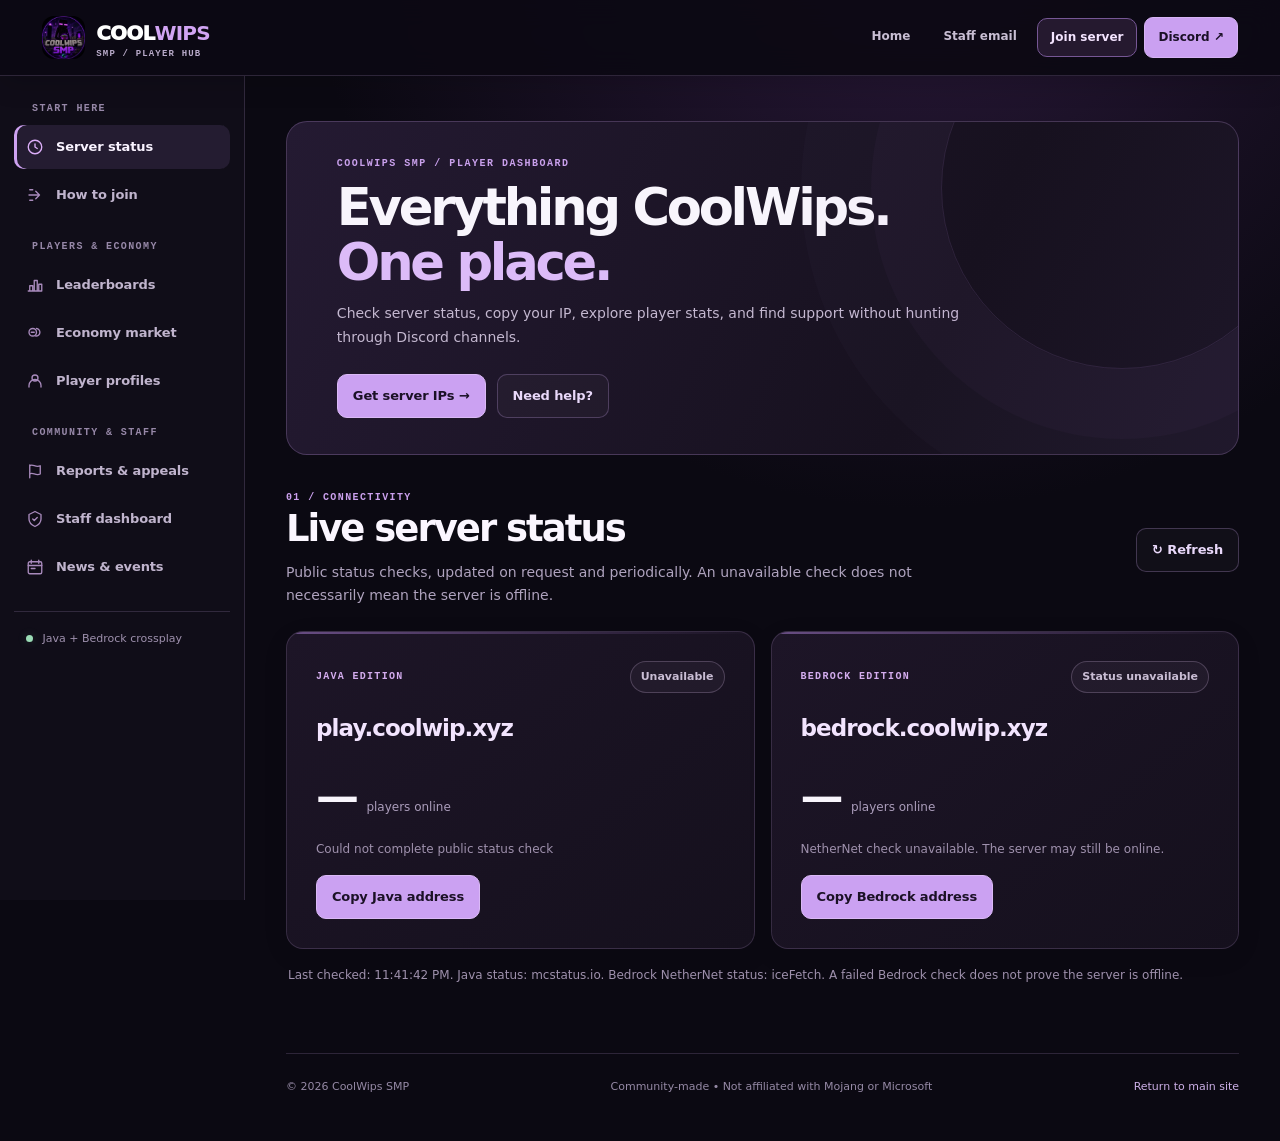
==== hub.html @ 9f626597 "Organize Player Hub navigation and add accessible mobile section picker" ====
<!doctype html>
<html lang="en">
<head>
<meta charset="utf-8">
<meta name="viewport" content="width=device-width,initial-scale=1,viewport-fit=cover">
<meta name="theme-color" content="#0b0714">
<meta name="description" content="CoolWips SMP player hub: live Minecraft server status, Java and Bedrock joining, leaderboards, economy, profiles, reports, staff tools, and server announcements.">
<link rel="icon" type="image/webp" href="assets/coolwips-logo-v2.webp">
<link rel="canonical" href="https://coolwip.xyz/hub.html">
<link rel="stylesheet" href="assets/hub.css?v=1">
<link rel="stylesheet" href="assets/hub-polish.css?v=1">
<title>Player Hub | CoolWips SMP</title>
</head>
<body>
<a class="skip" href="#main">Skip to content</a>
<header class="topbar">
  <a class="brand" href="./" aria-label="CoolWips SMP home"><img src="assets/coolwips-logo-v2.webp" alt="" width="45" height="45"><span>COOL<strong>WIPS</strong><small>SMP / PLAYER HUB</small></span></a>
  <nav class="top-links" aria-label="Quick links">
    <a href="./">Home</a>
    <a class="top-email" href="https://webmail.amelu.org/" target="_blank" rel="noopener noreferrer">Staff email</a>
    <a class="top-join" href="#join">Join server</a>
    <a class="discord" href="https://discord.gg/KDA3Z7n954" target="_blank" rel="noopener noreferrer">Discord ↗</a>
  </nav>
</header>
<div class="mobile-switcher">
  <label for="hub-section-select">Go to</label>
  <select id="hub-section-select" aria-label="Choose Player Hub section">
    <option value="status">Server status</option>
    <option value="join">How to join</option>
    <option value="leaderboards">Leaderboards</option>
    <option value="market">Economy market</option>
    <option value="players">Player profiles</option>
    <option value="reports">Reports &amp; appeals</option>
    <option value="staff">Staff dashboard</option>
    <option value="updates">News &amp; events</option>
  </select>
</div>
<div class="layout">
<nav class="side" aria-label="Player Hub sections">
  <p class="side-label">START HERE</p>
  <a data-tab="status" href="#status"><svg class="side-icon" viewBox="0 0 24 24" fill="none" stroke="currentColor" stroke-width="1.8" stroke-linecap="round" stroke-linejoin="round" aria-hidden="true"><circle cx="12" cy="12" r="9"/><path d="M12 8v4l3 2"/></svg><span>Server status</span></a>
  <a data-tab="join" href="#join"><svg class="side-icon" viewBox="0 0 24 24" fill="none" stroke="currentColor" stroke-width="1.8" stroke-linecap="round" stroke-linejoin="round" aria-hidden="true"><path d="M4 12h14m-5-5 5 5-5 5"/><path d="M5 5h4M5 19h4"/></svg><span>How to join</span></a>
  <p class="side-label">PLAYERS &amp; ECONOMY</p>
  <a data-tab="leaderboards" href="#leaderboards"><svg class="side-icon" viewBox="0 0 24 24" fill="none" stroke="currentColor" stroke-width="1.8" stroke-linecap="round" stroke-linejoin="round" aria-hidden="true"><path d="M3 20h18M5 20v-7h4v7m2 0V6h4v14m2 0v-9h4v9"/></svg><span>Leaderboards</span></a>
  <a data-tab="market" href="#market"><svg class="side-icon" viewBox="0 0 24 24" fill="none" stroke="currentColor" stroke-width="1.8" stroke-linecap="round" stroke-linejoin="round" aria-hidden="true"><circle cx="9" cy="11" r="5"/><path d="M14 6a5 5 0 1 1-1 10M7 11h4"/></svg><span>Economy market</span></a>
  <a data-tab="players" href="#players"><svg class="side-icon" viewBox="0 0 24 24" fill="none" stroke="currentColor" stroke-width="1.8" stroke-linecap="round" stroke-linejoin="round" aria-hidden="true"><circle cx="12" cy="8" r="4"/><path d="M4 20v-2a8 8 0 0 1 16 0v2"/></svg><span>Player profiles</span></a>
  <p class="side-label">COMMUNITY &amp; STAFF</p>
  <a data-tab="reports" href="#reports"><svg class="side-icon" viewBox="0 0 24 24" fill="none" stroke="currentColor" stroke-width="1.8" stroke-linecap="round" stroke-linejoin="round" aria-hidden="true"><path d="M5 21V4m0 1c4-3 8 3 14 0v11c-6 3-10-3-14 0"/></svg><span>Reports &amp; appeals</span></a>
  <a data-tab="staff" href="#staff"><svg class="side-icon" viewBox="0 0 24 24" fill="none" stroke="currentColor" stroke-width="1.8" stroke-linecap="round" stroke-linejoin="round" aria-hidden="true"><path d="M12 2 20 6v6c0 5-3.5 8-8 10-4.5-2-8-5-8-10V6l8-4Z"/><path d="m9 12 2 2 4-4"/></svg><span>Staff dashboard</span></a>
  <a data-tab="updates" href="#updates"><svg class="side-icon" viewBox="0 0 24 24" fill="none" stroke="currentColor" stroke-width="1.8" stroke-linecap="round" stroke-linejoin="round" aria-hidden="true"><rect x="3" y="5" width="18" height="16" rx="2"/><path d="M7 3v4m10-4v4M3 10h18M7 14h5"/></svg><span>News &amp; events</span></a>
  <div class="side-bottom"><span class="dot"></span> Java + Bedrock crossplay</div>
</nav>
<main id="main" class="main">
<section class="hero">
 <div class="eyebrow">COOLWIPS SMP / PLAYER DASHBOARD</div>
 <h1>Everything CoolWips.<br><em>One place.</em></h1>
 <p>Check server status, copy your IP, explore player stats, and find support without hunting through Discord channels.</p>
 <div class="hero-actions"><a class="action primary" href="#join">Get server IPs →</a><a class="action secondary" href="#reports">Need help?</a></div>
</section>
<div class="notice-global" id="global-notice" role="status" aria-live="polite" hidden></div>
<section id="status" class="view" aria-labelledby="status-title">
 <div class="section-head"><div><div class="kicker">01 / CONNECTIVITY</div><h2 id="status-title">Live server status</h2><p>Public status checks, updated on request and periodically. An unavailable check does not necessarily mean the server is offline.</p></div><button class="outline" id="refresh-status" type="button">↻ Refresh</button></div>
 <div class="grid two">
  <article class="panel status-card"><div class="panel-top"><div class="edition">JAVA EDITION</div><span class="status-pill" id="java-state">Checking…</span></div><h3 id="java-address">play.coolwip.xyz</h3><div class="stat-line"><strong id="java-count">—</strong><span>players online</span></div><div class="minor" id="java-version">Checking version…</div><button class="copy" data-copy-address="java" type="button">Copy Java address</button></article>
  <article class="panel status-card"><div class="panel-top"><div class="edition">BEDROCK EDITION</div><span class="status-pill" id="bedrock-state">Checking…</span></div><h3 id="bedrock-address">—</h3><div class="stat-line"><strong id="bedrock-count">—</strong><span>players online</span></div><div class="minor" id="bedrock-version">Checking version…</div><button class="copy" data-copy-address="bedrock" type="button">Copy Bedrock address</button></article>
 </div><p class="data-note" id="status-note">Java checks use mcstatus.io. Bedrock uses the NetherNet-aware <a href="https://icefetch.tools.kt04.com/" target="_blank" rel="noopener noreferrer">iceFetch</a> status service. If a check is unavailable, try joining in Minecraft.</p>
</section>
<section id="join" class="view" aria-labelledby="join-title" hidden>
 <div class="section-head"><div><div class="kicker">02 / PLAY</div><h2 id="join-title">Join CoolWips SMP</h2><p>Choose your edition. Java and Bedrock connect to the same Minecraft world through Geyser and Floodgate.</p></div></div>
 <div class="grid two">
  <article class="panel"><div class="edition">JAVA EDITION</div><h3>PC / Java</h3><div class="ip" id="join-java">play.coolwip.xyz</div><button class="copy" data-copy-address="java" type="button">Copy server address</button><p class="minor">Multiplayer → Add Server → paste the address.</p></article>
  <article class="panel"><div class="edition">BEDROCK EDITION</div><h3>Mobile / Windows / Console</h3><div class="ip" id="join-bedrock">—</div><p class="minor" id="join-bedrock-port">Port: 19132</p><button class="copy" data-copy-address="bedrock" type="button">Copy server address</button><p class="minor">Play → Servers → Add Server. Some consoles need a third-party connector.</p></article>
 </div>
 <article class="panel info"><h3>Connecting from a console?</h3><p>Use the <a href="./#console">console joining guide</a>. If your Minecraft account must be linked to Discord before joining, follow the <a href="./#link-account">account linking steps</a>.</p></article>
</section>
<section id="leaderboards" class="view" aria-labelledby="leaderboards-title" hidden>
 <div class="section-head"><div><div class="kicker">03 / COMPETITION</div><h2 id="leaderboards-title">Player leaderboards</h2><p>Rankings for money, kills, and playtime. Only data published by the server is displayed.</p></div></div>
 <div class="toolbar"><label class="sr-only" for="leaderboard-search">Search players</label><input id="leaderboard-search" type="search" placeholder="Search a username…"><label class="sr-only" for="leaderboard-sort">Sort by</label><select id="leaderboard-sort"><option value="balance">Highest balance</option><option value="kills">Most kills</option><option value="playtimeHours">Most playtime</option></select></div>
 <div class="panel table-panel"><div class="table-scroll"><table><thead><tr><th>Rank</th><th>Player</th><th>Balance</th><th>Kills</th><th>Playtime</th></tr></thead><tbody id="leaderboard-rows"></tbody></table></div><p class="empty" id="leaderboard-empty">Player statistics haven't been connected yet.</p></div>
 <p class="data-note" id="leaderboard-updated">Waiting for a public statistics export from the Minecraft server.</p>
</section>
<section id="market" class="view" aria-labelledby="market-title" hidden>
 <div class="section-head"><div><div class="kicker">04 / ECONOMY</div><h2 id="market-title">Economy market</h2><p>Explore published buy and sell prices. Price history and change indicators appear when supplied by the economy export.</p></div></div>
 <div class="toolbar"><label class="sr-only" for="market-search">Search items</label><input id="market-search" type="search" placeholder="Search an item…"><label class="sr-only" for="market-category">Category</label><select id="market-category"><option value="">All categories</option></select></div>
 <div class="panel table-panel"><div class="table-scroll"><table><thead><tr><th>Item</th><th>Category</th><th>Buy</th><th>Sell</th><th>Change</th></tr></thead><tbody id="market-rows"></tbody></table></div><p class="empty" id="market-empty">Live economy prices have not been connected yet.</p></div>
 <p class="data-note" id="market-updated">Waiting for a public economy export from the Minecraft server.</p>
</section>
<section id="players" class="view" aria-labelledby="players-title" hidden>
 <div class="section-head"><div><div class="kicker">05 / PLAYERS</div><h2 id="players-title">Player profiles</h2><p>Search a Minecraft Java username to view its skin and any public statistics shared by the server. Hidden bases and private locations are never displayed.</p></div></div>
 <form class="toolbar" id="player-form"><label class="sr-only" for="player-search">Minecraft username</label><input id="player-search" maxlength="16" required pattern="[A-Za-z0-9_]{3,16}" placeholder="Minecraft username" autocomplete="off"><button class="primary small" type="submit">Look up</button></form>
 <div class="panel profile" id="player-profile" hidden><img id="player-avatar" src="assets/coolwips-logo-v2.webp" width="104" height="104" alt="Minecraft player avatar"><div><h3 id="player-name"></h3><p id="player-summary"></p><div class="profile-stats" id="player-stats"></div></div></div>
 <p class="data-note" id="player-help">Player skins come from a public third-party avatar service. Stats are shown only when supplied by CoolWips SMP.</p>
</section>
<section id="reports" class="view" aria-labelledby="reports-title" hidden>
 <div class="section-head"><div><div class="kicker">06 / SUPPORT</div><h2 id="reports-title">Reports &amp; appeals</h2><p>Submit a player report, claim or waypoint issue, or moderation appeal. Never include passwords, home addresses, or other sensitive personal information.</p></div></div>
 <div class="grid two">
  <article class="panel"><h3>Submit a report</h3><form id="report-form" class="form-stack"><label>Issue type<select id="report-category" required><option value="player">Player report</option><option value="appeal">Ban / punishment appeal</option><option value="claim">Claim issue</option><option value="waypoint">Waypoint issue</option><option value="other">Other</option></select></label><label>Your Minecraft username<input id="report-username" maxlength="32" required placeholder="Your in-game name"></label><label>What happened?<textarea id="report-details" required minlength="12" maxlength="2000" rows="6" placeholder="Describe the issue, dates, and relevant Minecraft usernames."></textarea></label><button class="primary" type="submit" id="submit-report">Submit report</button><p class="minor" id="report-mode">Report submissions use email until a private ticket database is connected.</p><output id="report-result" aria-live="polite"></output></form></article>
  <article class="panel"><h3>Track a ticket</h3><p class="minor">When the secure ticket backend is configured, you will receive a private reference code for status checks.</p><form id="ticket-form" class="form-stack"><label>Ticket reference<input id="ticket-code" maxlength="48" autocomplete="off" placeholder="Ticket code"></label><button class="outline" type="submit">Check status</button><output id="ticket-result" aria-live="polite"></output></form><div class="mini-rule"></div><p>Prefer Discord? <a href="https://discord.gg/KDA3Z7n954" target="_blank" rel="noopener noreferrer">Contact staff in the CoolWips SMP Discord ↗</a></p></article>
 </div>
</section>
<section id="staff" class="view" aria-labelledby="staff-title" hidden>
 <div class="section-head"><div><div class="kicker">07 / MODERATION</div><h2 id="staff-title">Staff dashboard</h2><p>Private report review and ticket status updates. Authentication is separate from Minecraft and Amelu passwords.</p></div></div>
 <div class="grid two">
 <article class="panel" id="staff-login-panel"><h3>Staff sign in</h3><form id="staff-auth-form" class="form-stack"><label>Staff dashboard email<input type="email" id="staff-email" required autocomplete="username"></label><label>Password<input type="password" id="staff-password" required autocomplete="current-password"></label><button class="primary" type="submit">Sign in securely</button><output id="staff-auth-message" aria-live="polite"></output></form><p class="minor">Your staff dashboard requires Supabase Auth and verified staff permissions. This form never sends credentials to GitHub Pages.</p></article>
 <article class="panel"><h3>Staff tools</h3><p>View submitted tickets, set review status, add internal notes, and manage responses once the secure backend is connected.</p><p class="minor">Staff email is hosted separately by Amelu and is not stored on this site.</p><a class="action secondary" href="https://webmail.amelu.org/" target="_blank" rel="noopener noreferrer">Open Staff Email ↗</a></article>
 </div>
 <article class="panel" id="staff-tickets-panel" hidden><div class="panel-top"><h3>Assigned report queue</h3><button class="outline" id="staff-signout" type="button">Sign out</button></div><p id="staff-queue-status" aria-live="polite"></p><div class="ticket-grid" id="staff-ticket-list"></div></article>
</section>
<section id="updates" class="view" aria-labelledby="updates-title" hidden>
 <div class="section-head"><div><div class="kicker">08 / COMMUNITY</div><h2 id="updates-title">News &amp; events</h2><p>Official CoolWips SMP website announcements and scheduled community events.</p></div></div>
 <div class="grid two"><div><h3 class="column-label">Latest updates</h3><div id="updates-list" class="feed"></div></div><div><h3 class="column-label">Upcoming events</h3><div id="events-list" class="feed"></div></div></div>
</section>
<footer class="hub-footer"><span>© <span id="year"></span> CoolWips SMP</span><span>Community-made • Not affiliated with Mojang or Microsoft</span><a href="./">Return to main site</a></footer>
</main></div>
<script src="assets/hub-config.js?v=2"></script>
<script src="assets/hub.js?v=3" defer></script>
<script src="assets/hub-navigation.js?v=1" defer></script>
</body></html>
---- assets/hub.css ----
:root{color-scheme:dark;--bg:#090613;--panel:#150d25;--panel2:#201234;--border:#b47be43f;--text:#f7edff;--muted:#bdaccb;--accent:#d9a0ff;--accent2:#9454ce;--green:#8aeebd;--red:#ff929e;font-family:Inter,system-ui,-apple-system,BlinkMacSystemFont,"Segoe UI",sans-serif}
*{box-sizing:border-box}
html{scroll-behavior:smooth}
body{margin:0;background:radial-gradient(ellipse 60vw 55vh at 93% 0,#58287a52,transparent),radial-gradient(ellipse 42vw 55vh at 0 98%,#32175a50,transparent),var(--bg);color:var(--text);font-size:15px;line-height:1.55;min-height:100vh}
a{color:#e6b6ff;text-decoration:none}a:hover{text-decoration:underline}button,input,select,textarea{font:inherit}button{cursor:pointer}button:disabled{cursor:not-allowed;opacity:.55}button:focus-visible,a:focus-visible,input:focus-visible,select:focus-visible,textarea:focus-visible{outline:2px solid #e7bbff;outline-offset:3px}
.skip,.sr-only{position:absolute;width:1px;height:1px;padding:0;overflow:hidden;clip:rect(0,0,0,0);white-space:nowrap;border:0}
.skip:focus{width:auto;height:auto;clip:auto;z-index:200;top:5px;left:5px;padding:12px;background:#fff;color:#000}
.topbar{position:sticky;top:0;z-index:20;display:flex;align-items:center;justify-content:space-between;gap:24px;min-height:76px;background:#090613f0;backdrop-filter:blur(14px);border-bottom:1px solid var(--border);padding:13px clamp(16px,3.5vw,52px)}
.brand{display:flex;align-items:center;gap:11px;font-weight:950;font-size:20px;letter-spacing:-.055em;color:#fff;white-space:nowrap}.brand:hover{text-decoration:none}.brand img{object-fit:contain;filter:drop-shadow(0 0 16px #b06af573)}.brand strong{color:var(--accent)}.brand small{display:block;color:#b79bca;font:800 9px ui-monospace,Consolas,monospace;letter-spacing:.15em}
.top-links{display:flex;gap:24px;align-items:center;font-size:12px;font-weight:750}.top-links a{color:#e9d7f7}.top-links .discord{background:#a96bea24;border:1px solid #bc89ee70;border-radius:9px;padding:10px 13px}
.layout{max-width:1650px;display:grid;grid-template-columns:230px minmax(0,1fr);margin:0 auto}
.side{position:sticky;top:76px;align-self:start;height:calc(100vh - 76px);display:flex;flex-direction:column;gap:6px;padding:36px 17px 22px;border-right:1px solid var(--border);background:#10091bb2}
.side-label,.eyebrow,.kicker{font:850 10px ui-monospace,SFMono-Regular,Consolas,monospace;letter-spacing:.18em;color:#d6a2fa}
.side-label{margin:0 0 15px 11px;color:#a791b5}
.side>a{display:flex;align-items:center;gap:13px;min-height:45px;padding:11px 13px;border-radius:11px;color:#cdb9df;font-size:13px;font-weight:700;transition:background .17s,color .17s;white-space:nowrap}
.side>a:hover,.side>a.active{background:#a666e22e;color:#f3dcff;text-decoration:none}
.side>a.active{box-shadow:inset 3px 0 #d49cff}
.side>a:first-letter{color:#d69eff}
.side-bottom{margin-top:auto;color:#9b8caa;font-size:11px;padding:15px 12px;white-space:nowrap}.dot{display:inline-block;width:7px;height:7px;background:var(--green);border-radius:50%;margin-right:6px}
.main{padding:clamp(26px,4vw,70px);min-width:0}
.hero{border-radius:24px;border:1px solid #b877e758;background:radial-gradient(ellipse 55% 130% at 98% 30%,#9c3eea44,transparent),linear-gradient(120deg,#2b1243,#140e25 74%);padding:clamp(30px,5.5vw,67px);box-shadow:0 22px 70px #08030b55;margin-bottom:45px}
.hero h1{font-size:clamp(48px,6vw,79px);line-height:1.06;letter-spacing:-.077em;margin:13px 0 16px}.hero em{font-style:normal;color:#e1b5ff}.hero p{color:#c9b5d8;font-size:15px;line-height:1.8;max-width:600px}.hero-actions{display:flex;gap:12px;flex-wrap:wrap;margin-top:25px}
.action,.primary,.secondary,.outline,.copy{display:inline-flex;justify-content:center;align-items:center;border-radius:10px;min-height:42px;gap:7px;padding:10px 15px;border:1px solid transparent;font-size:13px;font-weight:800;transition:transform .15s,background .15s}.action:hover,.primary:hover,.secondary:hover,.outline:hover,.copy:hover{transform:translateY(-1px);text-decoration:none}
.primary,.action.primary,.copy{background:linear-gradient(120deg,#dfaefa,#b877ee);color:#1c0a2b}
.secondary,.action.secondary,.outline{border-color:#ab7fd369;background:#a56bcd1d;color:#efdbff}
.small{min-height:42px}
.view:not([hidden]){animation:appear .2s ease}.view[hidden],[hidden]{display:none!important}
.section-head{display:flex;justify-content:space-between;align-items:flex-end;gap:24px;margin-bottom:23px}.section-head h2{font-size:clamp(28px,4vw,42px);letter-spacing:-.06em;margin:10px 0}.section-head p{color:var(--muted);max-width:630px;margin:0;line-height:1.75}.kicker{color:#d299f7}
.grid{display:grid;gap:18px}.grid.two{grid-template-columns:repeat(2,minmax(0,1fr))}
.panel{background:linear-gradient(145deg,#231336d8,#130d20f0);border:1px solid var(--border);border-radius:16px;padding:clamp(20px,3vw,30px);min-width:0;box-shadow:inset 0 1px #ffffff08}.panel h3{font-size:20px;letter-spacing:-.03em;margin:0 0 17px}.panel p{color:var(--muted);line-height:1.7}
.panel-top{display:flex;align-items:center;justify-content:space-between;gap:12px;margin-bottom:15px}.panel-top h3{margin:0}.edition{color:#d9a6ff;font:900 10px ui-monospace,Consolas,monospace;letter-spacing:.15em}
.status-pill{border:1px solid #a68bb48f;border-radius:999px;padding:5px 10px;font-size:11px;color:#d4c8e0;white-space:nowrap}
.status-pill.online{color:#a6f9cd;border-color:#61db9784;background:#1d6e3a34}.status-pill.offline{color:#ffc1c8;border-color:#da767f83;background:#90304129}
.status-card h3{font-size:clamp(18px,2.3vw,25px);overflow-wrap:anywhere}.stat-line{display:flex;align-items:baseline;gap:13px;margin:24px 0 15px}.stat-line strong{font-size:48px;letter-spacing:-.06em}.stat-line span{color:var(--muted);font-size:13px}
.status-card .copy{margin-top:18px}.minor,.data-note{font-size:12px;color:#a892b9!important;line-height:1.7}.data-note{margin:17px 2px}.ip{background:#080810;border:1px solid #b387d355;border-radius:9px;padding:15px;margin:17px 0;overflow-wrap:anywhere;color:#f1d1ff;font:800 15px ui-monospace,Consolas,monospace}.panel.info{margin-top:18px}
.toolbar{display:flex;align-items:center;gap:12px;margin-bottom:20px;flex-wrap:wrap}.toolbar input{flex:1 1 250px}.toolbar select{min-width:180px}
input,select,textarea{background:#0d0b18;border:1px solid #aa83c96e;color:#f8e9ff;border-radius:9px;padding:12px;min-height:43px;max-width:100%}textarea{resize:vertical;width:100%}input::placeholder,textarea::placeholder{color:#8e789e}
.table-panel{padding:0;overflow:hidden}.table-scroll{overflow-x:auto;max-width:100%}table{width:100%;border-collapse:collapse;text-align:left;white-space:nowrap}th{color:#bfa8cf;font-size:11px;font-weight:750;letter-spacing:.08em;text-transform:uppercase;background:#1f1430;padding:14px 18px}td{padding:14px 18px;border-top:1px solid #9c6abf2e;font-size:13px;color:#e4d5ef}tr:hover td{background:#a774ce0f}td .player-link{color:#eac7ff;font-weight:850}
.empty{padding:28px;text-align:center;color:var(--muted)}
.profile{display:flex;gap:23px;align-items:center}.profile img{width:104px;height:104px;border-radius:15px;background:#342242;image-rendering:pixelated;object-fit:contain}.profile h3{margin:0 0 5px}.profile p{margin:0 0 12px}.profile-stats{display:flex;flex-wrap:wrap;gap:9px}.profile-stats span{border:1px solid #976ac44f;border-radius:8px;padding:7px 11px;font-size:12px;color:#e9d7f3}
.form-stack{display:flex;flex-direction:column;gap:15px}.form-stack label{display:grid;gap:6px;color:#e8daf1;font-weight:730;font-size:12px}.form-stack input,.form-stack select{width:100%}.form-stack output{display:block;font-size:13px;overflow-wrap:anywhere}.form-stack button{align-self:flex-start}
.mini-rule{height:1px;background:var(--border);margin:24px 0}.ticket-grid{display:grid;gap:12px}.ticket{border:1px solid #a57bc45c;border-radius:12px;padding:17px;background:#0e0b19}.ticket .meta{font-size:12px;color:#af96bb;margin-bottom:10px}.ticket h4{margin:0 0 7px}.ticket p{white-space:pre-wrap;overflow-wrap:anywhere}.ticket textarea{width:100%;margin:8px 0}.ticket select{min-width:160px}.ticket .ticket-actions{display:flex;gap:10px;align-items:center;flex-wrap:wrap}
.column-label{font-size:13px;text-transform:uppercase;letter-spacing:.14em;color:#dbc0ed}.feed{display:grid;gap:14px}.feed-card{border:1px solid var(--border);background:#1b122b;border-radius:13px;padding:21px}.feed-card time,.feed-card .kind{color:#ad95bd;font-size:11px}.feed-card h3{margin:9px 0 7px;font-size:19px}.feed-card p{margin:0;color:var(--muted);line-height:1.65;overflow-wrap:anywhere}.feed-card.empty-state{color:var(--muted)}
.notice-global{position:fixed;right:15px;bottom:15px;z-index:50;max-width:420px;padding:13px 17px;border:1px solid #ab77d2;border-radius:12px;background:#28143c;box-shadow:0 15px 45px #0008;font-size:13px}
.hub-footer{display:flex;justify-content:space-between;flex-wrap:wrap;gap:12px;border-top:1px solid var(--border);margin-top:70px;padding-top:26px;color:#a58db7;font-size:11px}
@keyframes appear{from{opacity:.5;transform:translateY(7px)}to{opacity:1;transform:translateY(0)}}
@media(max-width:1050px){.layout{grid-template-columns:190px minmax(0,1fr)}.main{padding:30px}.side{padding:25px 10px}.side>a{font-size:12px;padding:10px}.grid.two{grid-template-columns:1fr}}
@media(max-width:700px){.topbar{padding:12px 16px;min-height:65px}.brand{font-size:16px}.brand img{width:36px;height:36px}.brand small{font-size:8px}.top-links{gap:9px;font-size:11px}.top-links .discord{display:none}.layout{display:block}.side{position:sticky;top:65px;z-index:15;height:auto;display:flex;flex-direction:row;overflow-x:auto;padding:9px 12px;border-right:0;border-bottom:1px solid var(--border);scrollbar-width:thin;background:#0d0819f7}.side-label,.side-bottom{display:none}.side>a{min-width:max-content;min-height:38px;padding:9px 12px;font-size:12px}.main{padding:20px 14px}.hero{padding:27px 23px;margin-bottom:32px;border-radius:17px}.hero h1{font-size:49px}.hero p{font-size:13px}.section-head{align-items:flex-start;flex-direction:column}.panel{padding:20px}.stat-line strong{font-size:40px}.profile{align-items:flex-start}.profile img{width:73px;height:73px}.hub-footer{padding-bottom:30px}}
@media(prefers-reduced-motion:reduce){*,*:before,*:after{animation:none!important;transition:none!important;scroll-behavior:auto!important}}
---- assets/hub-polish.css ----
/* CoolWips SMP — Player Hub visual refresh. Functional views unchanged. */
:root{--bg:#0b0912;--panel:#17121f;--panel2:#20182a;--border:rgba(211,180,240,.17);--text:#f8f5fc;--muted:#bcb1c8;--accent:#cca1f1;--accent2:#aa7fd8;--green:#9de3bd;--red:#f6a3b3;color-scheme:dark}
html{scroll-behavior:smooth}
body{background:radial-gradient(circle at 72% -10%,#2b193b 0,transparent 40%),#0b0912;color:var(--text);line-height:1.6}
.topbar{height:76px;min-height:76px;padding:11px clamp(20px,3.3vw,50px);background:rgba(12,9,20,.94);border-bottom:1px solid var(--border);box-shadow:0 9px 26px #0002}
.brand{letter-spacing:-.04em;font-size:20px;gap:11px}
.brand img{width:43px;height:43px;filter:none;border-radius:12px}
.brand strong{color:#d1a4f3}
.brand small{font:800 9px ui-monospace,Consolas,monospace;letter-spacing:.13em;color:#b9abca}
.top-links{gap:7px}
.top-links a{padding:9px 13px;min-height:39px;border-radius:10px;color:#c8bed3;font-size:12px;transition:background .18s}
.top-links a:hover{background:#a57ad71e;color:#fff;text-decoration:none}
.top-links a.discord,.top-links a.top-join{background:#caa0f1;color:#1a1026;border:1px solid #d7b3f5;font-weight:850}
.top-links a.discord:hover,.top-links a.top-join:hover{background:#e3c3fb}
.top-links a.top-join{background:#25192f;border-color:#765795;color:#f4e4ff}
.layout{max-width:1680px;grid-template-columns:245px minmax(0,1fr);margin:0 auto}
.side{top:76px;height:calc(100dvh - 76px);background:#100d18;border-color:var(--border);padding:24px 14px;gap:4px;overflow-y:auto;scrollbar-width:thin}
.side-label{margin:20px 10px 7px;padding-left:8px;font-size:10px;letter-spacing:.14em;color:#9788a8}
.side-label:first-child{margin-top:3px}
.side>a{min-height:44px;padding:10px 12px;gap:12px;color:#c0b4cd;border-radius:10px;font-size:13px;font-weight:720;letter-spacing:-.01em;white-space:normal}
.side>a:hover,.side>a.active{background:#ab80d821;color:#f9f3ff}
.side>a.active{box-shadow:inset 3px 0 #cea2f1}
.side>a:first-letter{color:inherit}
.side .side-icon{width:18px;height:18px;flex:none;color:#a88abc}
.side>a.active .side-icon,.side>a:hover .side-icon{color:#dcaef9}
.side-bottom{white-space:normal;margin-top:18px;padding:18px 12px 4px;border-top:1px solid var(--border);color:#9f91ae;font-size:11px}
.dot{background:#9bdcb6;box-shadow:0 0 10px #7acf9a33}
.main{padding:clamp(26px,3.5vw,52px) clamp(22px,3.2vw,54px);max-width:1390px;width:100%;margin:0 auto;min-width:0}
.hero{position:relative;overflow:hidden;min-height:0;margin-bottom:37px;padding:36px clamp(28px,3.9vw,54px);background:linear-gradient(115deg,#241a32 0%,#17111f 68%,#1d1628 100%);border:1px solid rgba(205,164,238,.24);box-shadow:none;border-radius:21px}
.hero:after{content:"";position:absolute;top:-115px;right:-65px;width:360px;height:360px;border:1px solid #b187db24;border-radius:50%;box-shadow:0 0 0 70px #b187db08,0 0 0 140px #b187db06;pointer-events:none}
.hero .eyebrow{color:#caa1ed;font-size:10px;letter-spacing:.15em}
.hero h1{max-width:780px;font-size:clamp(35px,4vw,56px);letter-spacing:-.063em;line-height:1.08;margin:11px 0 12px}
.hero em{color:#dcbbf8}
.hero p{position:relative;max-width:680px;margin:0;color:#c4b8d0;font-size:14px;line-height:1.7}
.hero-actions{position:relative;display:flex;gap:11px;flex-wrap:wrap;margin-top:24px}
.action,.primary,.secondary,.outline,.copy{min-height:44px;border-radius:10px;box-shadow:none;padding:10px 15px;letter-spacing:-.01em;transition:background .18s,border-color .18s,transform .18s;font-size:13px}
.action:active,.primary:active,.secondary:active,.outline:active,.copy:active{transform:scale(.98)}
.primary,.action.primary,.copy{background:#cba1f2;color:#1b1126;border:1px solid #dab9f6}
.primary:hover,.action.primary:hover,.copy:hover{background:#e1befc}
.secondary,.action.secondary,.outline{background:#ffffff07;border:1px solid #b996d54b;color:#e9d8fa}
.secondary:hover,.action.secondary:hover,.outline:hover{background:#c294e71a;border-color:#ba91dd8a}
.view:not([hidden]){animation:enter .17s ease}
body.hub-detail-view .hero{display:none}
.section-head{align-items:center;margin:0 0 23px;gap:18px}
.section-head h2{font-size:clamp(27px,3.2vw,37px);letter-spacing:-.054em;line-height:1.15;margin:5px 0 10px;color:#fbf6ff}
.section-head p{font-size:14px;color:#afa3be;max-width:700px;line-height:1.7}
.kicker{font:820 10px ui-monospace,Consolas,monospace;letter-spacing:.14em;color:#cba0ed}
.grid{gap:16px}
.panel{padding:clamp(20px,2.5vw,29px);background:#17121f;border:1px solid var(--border);border-radius:17px;box-shadow:0 7px 28px #0001}
.panel h3{font-size:19px;letter-spacing:-.035em;color:#f5eafb}
.panel p{color:#b7aabf;line-height:1.7}
.status-card{background:linear-gradient(140deg,#1d1527,#15101d);position:relative;overflow:hidden}
.status-card:before{content:"";position:absolute;top:0;left:0;right:0;height:2px;background:linear-gradient(90deg,#b385df80,transparent)}
.status-card .panel-top{margin-bottom:20px}
.status-card h3{font-size:clamp(16px,1.8vw,24px);margin:0;line-height:1.35;letter-spacing:-.04em;color:#f2e4fe}
.edition{font:850 10px ui-monospace,Consolas,monospace;letter-spacing:.13em;color:#d4adef}
.status-pill{font-size:11px;font-weight:700;padding:6px 10px;background:#7f6a8c18;border:1px solid #a692b354;color:#c9bdd4}
.status-pill.online{color:#acf3ca;border-color:#60ca9690;background:#276d4938}
.status-pill.offline{color:#ffbbc8;border-color:#bd6b7d81;background:#722a3b35}
.stat-line{margin:18px 0 8px;gap:10px}
.stat-line strong{font-size:43px;letter-spacing:-.06em}
.stat-line span{color:#ab9dbb;font-size:12px}
.minor,.data-note{font-size:12px;color:#9f91ad!important;line-height:1.7}
.data-note{margin:16px 2px}
.data-note a{color:#d8b6f3;text-decoration:underline;text-underline-offset:3px}
.status-card .copy{margin-top:16px}
.panel.info{margin-top:16px;background:#1c1725}
.ip{background:#100d19;border-color:#8f6baa50;color:#edd0fa;border-radius:11px;font-size:15px;letter-spacing:-.035em}
.toolbar{gap:10px;margin-bottom:17px}
.toolbar input,.toolbar select{min-height:48px}
input,select,textarea{background:#0f0c18;border:1px solid #846c9c80;color:#f5effa;border-radius:10px;padding:12px 13px;box-shadow:none;transition:border-color .17s,box-shadow .17s}
input:hover,select:hover,textarea:hover{border-color:#b092d086}
input:focus,select:focus,textarea:focus{border-color:#d1a7f2;box-shadow:0 0 0 3px #ba85ec1b;outline:none}
input::placeholder,textarea::placeholder{color:#9385a2}
.table-panel{padding:0;overflow:hidden}
th{background:#211a2a;font-size:10px;letter-spacing:.1em;padding:16px 18px;color:#c4b3d3}
td{border-color:#aa87c329;padding:16px 18px;color:#e0d3ec}
tbody tr:hover td{background:#bb8ce30a}
.empty{padding:42px 24px;font-size:14px}
.form-stack{gap:14px}
.form-stack label{font-size:12px;color:#d4c7df;font-weight:770}
.form-stack button{margin-top:3px}
.form-stack output{min-height:15px}
.profile{align-items:flex-start}
.profile img{border-radius:14px;border:1px solid #a783cb42}
.profile-stats span{border-radius:9px;background:#cda4ec0b}
.ticket{background:#110d19;border-color:#9c81b84d}
.feed-card{background:#181320;border-color:#a481c12a;border-radius:16px;padding:24px}
.feed-card h3{font-size:17px;color:#f0e7f7}
.feed-card p{font-size:13px}
.column-label{font-size:11px;color:#cfb4e4;letter-spacing:.12em}
.notice-global{background:#271835;border-color:#a482c4}
.hub-footer{margin-top:68px;padding-top:24px;border-color:var(--border);color:#9589a5}
.hub-footer a{color:#cdb0e7}
.mobile-switcher{display:none}
@keyframes enter{from{opacity:.65;transform:translateY(4px)}to{opacity:1;transform:translateY(0)}}
@media(max-width:1090px){
 .layout{grid-template-columns:218px minmax(0,1fr)}
 .side{padding:18px 10px}
 .main{padding:26px 30px}
 .grid.two{grid-template-columns:repeat(2,minmax(0,1fr))}
}
@media(max-width:900px){
 .layout{display:block}
 .side{display:none}
 .mobile-switcher{position:sticky;top:76px;z-index:18;display:flex;align-items:center;gap:14px;background:#15101ef5;border-bottom:1px solid var(--border);padding:10px 24px;backdrop-filter:blur(14px)}
 .mobile-switcher label{font-size:12px;font-weight:770;color:#d4c2e1;white-space:nowrap}
 .mobile-switcher select{min-height:42px;height:42px;max-width:350px;flex:1;font-size:13px;padding:8px 13px;background:#21172e}
 .main{padding:24px 24px}
 .hero{padding:30px 33px}
 .grid.two{grid-template-columns:repeat(2,minmax(0,1fr))}
}
@media(max-width:660px){
 .topbar{height:67px;min-height:67px;padding:10px 16px}
 .brand{font-size:17px}
 .brand img{width:36px;height:36px}
 .brand small{font-size:8px}
 .top-links{gap:3px}
 .top-links a{font-size:11px;padding:7px 9px;min-height:35px}
 .top-links a.top-email{display:none}
 .top-links a.discord{display:none}
 .mobile-switcher{top:67px;padding:10px 15px;gap:9px}
 .mobile-switcher label{font-size:11px}
 .mobile-switcher select{min-width:0;width:100%;max-width:none;flex:1;font-size:12px}
 .main{padding:20px 15px}
 .hero{padding:27px 23px;margin-bottom:25px;border-radius:16px}
 .hero:after{opacity:.4}
 .hero h1{font-size:37px}
 .hero p{font-size:13px}
 .section-head{align-items:flex-start;flex-direction:column}
 .section-head h2{font-size:29px}
 .section-head p{font-size:13px}
 .grid.two{grid-template-columns:1fr;gap:13px}
 .panel{padding:20px;border-radius:15px}
 .status-card h3{font-size:20px}
 .stat-line strong{font-size:39px}
 .form-stack button{width:100%}
 .toolbar{flex-direction:column;align-items:stretch}
 .toolbar input,.toolbar select,.toolbar button{width:100%;min-width:0}
 .table-scroll{overflow:auto}
 .profile{gap:14px}
 .profile img{width:74px;height:74px}
 .hub-footer{margin-top:48px;flex-direction:column;gap:6px;padding-bottom:30px}
}
@media(max-width:390px){
 .brand{font-size:15px;gap:7px}
 .brand img{width:32px;height:32px}
 .top-links a.top-join{padding:7px 8px}
 .hero h1{font-size:32px}
 .hero-actions{display:grid;grid-template-columns:1fr}
}
@media(prefers-reduced-motion:reduce){*,*:before,*:after{animation:none!important;transition:none!important;scroll-behavior:auto!important}}
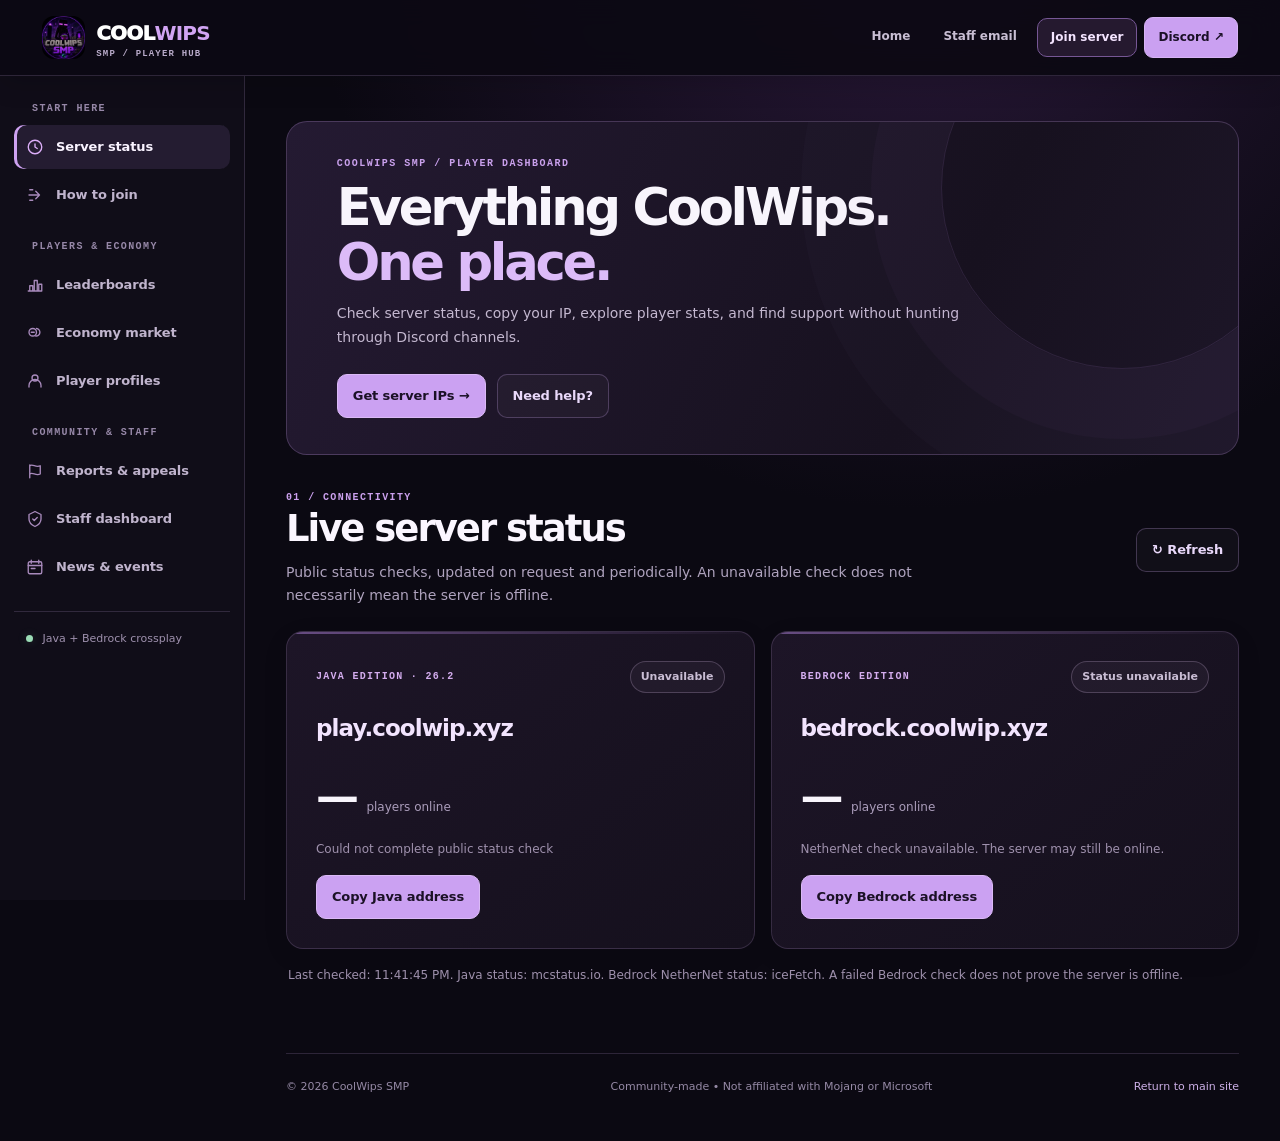
==== commit 6196a0c2: "Show Minecraft Java Edition version 26.2 in connection instructions" ====
--- a/hub.html
+++ b/hub.html
@@ -61,14 +61,14 @@
 <section id="status" class="view" aria-labelledby="status-title">
  <div class="section-head"><div><div class="kicker">01 / CONNECTIVITY</div><h2 id="status-title">Live server status</h2><p>Public status checks, updated on request and periodically. An unavailable check does not necessarily mean the server is offline.</p></div><button class="outline" id="refresh-status" type="button">↻ Refresh</button></div>
  <div class="grid two">
-  <article class="panel status-card"><div class="panel-top"><div class="edition">JAVA EDITION</div><span class="status-pill" id="java-state">Checking…</span></div><h3 id="java-address">play.coolwip.xyz</h3><div class="stat-line"><strong id="java-count">—</strong><span>players online</span></div><div class="minor" id="java-version">Checking version…</div><button class="copy" data-copy-address="java" type="button">Copy Java address</button></article>
+  <article class="panel status-card"><div class="panel-top"><div class="edition">JAVA EDITION · 26.2</div><span class="status-pill" id="java-state">Checking…</span></div><h3 id="java-address">play.coolwip.xyz</h3><div class="stat-line"><strong id="java-count">—</strong><span>players online</span></div><div class="minor" id="java-version">Checking version…</div><button class="copy" data-copy-address="java" type="button">Copy Java address</button></article>
   <article class="panel status-card"><div class="panel-top"><div class="edition">BEDROCK EDITION</div><span class="status-pill" id="bedrock-state">Checking…</span></div><h3 id="bedrock-address">—</h3><div class="stat-line"><strong id="bedrock-count">—</strong><span>players online</span></div><div class="minor" id="bedrock-version">Checking version…</div><button class="copy" data-copy-address="bedrock" type="button">Copy Bedrock address</button></article>
  </div><p class="data-note" id="status-note">Java checks use mcstatus.io. Bedrock uses the NetherNet-aware <a href="https://icefetch.tools.kt04.com/" target="_blank" rel="noopener noreferrer">iceFetch</a> status service. If a check is unavailable, try joining in Minecraft.</p>
 </section>
 <section id="join" class="view" aria-labelledby="join-title" hidden>
  <div class="section-head"><div><div class="kicker">02 / PLAY</div><h2 id="join-title">Join CoolWips SMP</h2><p>Choose your edition. Java and Bedrock connect to the same Minecraft world through Geyser and Floodgate.</p></div></div>
  <div class="grid two">
-  <article class="panel"><div class="edition">JAVA EDITION</div><h3>PC / Java</h3><div class="ip" id="join-java">play.coolwip.xyz</div><button class="copy" data-copy-address="java" type="button">Copy server address</button><p class="minor">Multiplayer → Add Server → paste the address.</p></article>
+  <article class="panel"><div class="edition">JAVA EDITION</div><h3>Minecraft Java 26.2</h3><div class="ip" id="join-java">play.coolwip.xyz</div><button class="copy" data-copy-address="java" type="button">Copy server address</button><p class="minor">Use Java Edition 26.2. Multiplayer → Add Server → paste the address.</p></article>
   <article class="panel"><div class="edition">BEDROCK EDITION</div><h3>Mobile / Windows / Console</h3><div class="ip" id="join-bedrock">—</div><p class="minor" id="join-bedrock-port">Port: 19132</p><button class="copy" data-copy-address="bedrock" type="button">Copy server address</button><p class="minor">Play → Servers → Add Server. Some consoles need a third-party connector.</p></article>
  </div>
  <article class="panel info"><h3>Connecting from a console?</h3><p>Use the <a href="./#console">console joining guide</a>. If your Minecraft account must be linked to Discord before joining, follow the <a href="./#link-account">account linking steps</a>.</p></article>
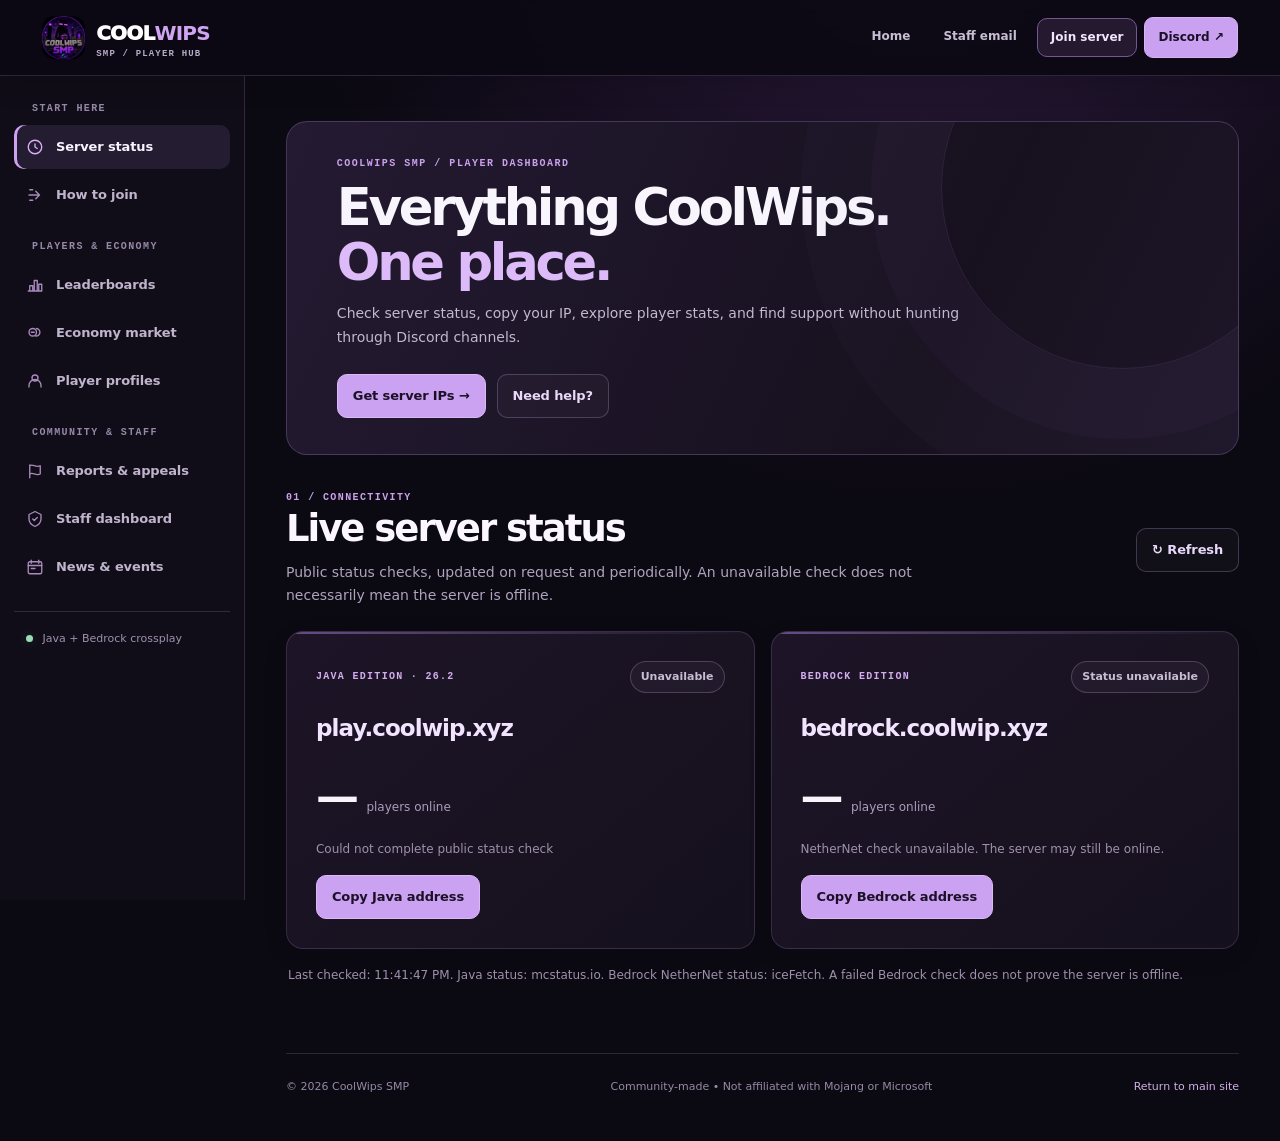
==== commit e08aef38: "Show Java 26.2 instead of API software label Vanilla" ====
--- a/hub.html
+++ b/hub.html
@@ -61,7 +61,7 @@
 <section id="status" class="view" aria-labelledby="status-title">
  <div class="section-head"><div><div class="kicker">01 / CONNECTIVITY</div><h2 id="status-title">Live server status</h2><p>Public status checks, updated on request and periodically. An unavailable check does not necessarily mean the server is offline.</p></div><button class="outline" id="refresh-status" type="button">↻ Refresh</button></div>
  <div class="grid two">
-  <article class="panel status-card"><div class="panel-top"><div class="edition">JAVA EDITION · 26.2</div><span class="status-pill" id="java-state">Checking…</span></div><h3 id="java-address">play.coolwip.xyz</h3><div class="stat-line"><strong id="java-count">—</strong><span>players online</span></div><div class="minor" id="java-version">Checking version…</div><button class="copy" data-copy-address="java" type="button">Copy Java address</button></article>
+  <article class="panel status-card"><div class="panel-top"><div class="edition">JAVA EDITION · 26.2</div><span class="status-pill" id="java-state">Checking…</span></div><h3 id="java-address">play.coolwip.xyz</h3><div class="stat-line"><strong id="java-count">—</strong><span>players online</span></div><div class="minor" id="java-version">Configured Java version: 26.2</div><button class="copy" data-copy-address="java" type="button">Copy Java address</button></article>
   <article class="panel status-card"><div class="panel-top"><div class="edition">BEDROCK EDITION</div><span class="status-pill" id="bedrock-state">Checking…</span></div><h3 id="bedrock-address">—</h3><div class="stat-line"><strong id="bedrock-count">—</strong><span>players online</span></div><div class="minor" id="bedrock-version">Checking version…</div><button class="copy" data-copy-address="bedrock" type="button">Copy Bedrock address</button></article>
  </div><p class="data-note" id="status-note">Java checks use mcstatus.io. Bedrock uses the NetherNet-aware <a href="https://icefetch.tools.kt04.com/" target="_blank" rel="noopener noreferrer">iceFetch</a> status service. If a check is unavailable, try joining in Minecraft.</p>
 </section>
@@ -112,7 +112,7 @@
 </section>
 <footer class="hub-footer"><span>© <span id="year"></span> CoolWips SMP</span><span>Community-made • Not affiliated with Mojang or Microsoft</span><a href="./">Return to main site</a></footer>
 </main></div>
-<script src="assets/hub-config.js?v=2"></script>
-<script src="assets/hub.js?v=3" defer></script>
+<script src="assets/hub-config.js?v=3"></script>
+<script src="assets/hub.js?v=4" defer></script>
 <script src="assets/hub-navigation.js?v=1" defer></script>
 </body></html>
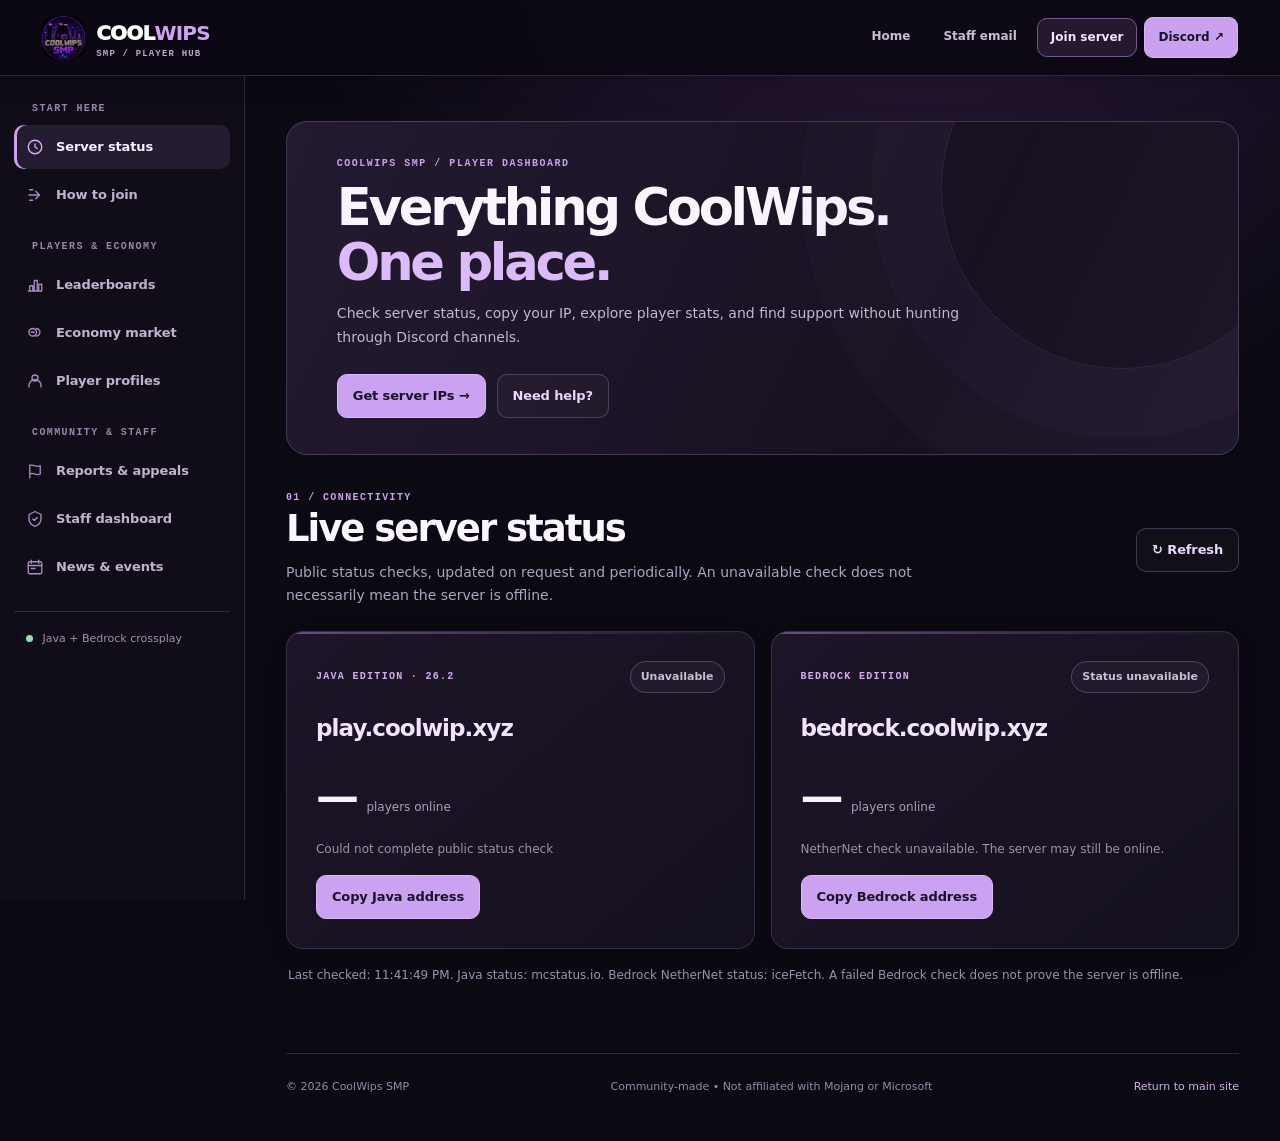
==== commit f27fdf53: "Add staff email composer to portal" ====
--- a/hub.html
+++ b/hub.html
@@ -105,6 +105,17 @@
  <article class="panel"><h3>Staff tools</h3><p>View submitted tickets, set review status, add internal notes, and manage responses once the secure backend is connected.</p><p class="minor">Staff email is hosted separately by Amelu and is not stored on this site.</p><a class="action secondary" href="https://webmail.amelu.org/" target="_blank" rel="noopener noreferrer">Open Staff Email ↗</a></article>
  </div>
  <article class="panel" id="staff-tickets-panel" hidden><div class="panel-top"><h3>Assigned report queue</h3><button class="outline" id="staff-signout" type="button">Sign out</button></div><p id="staff-queue-status" aria-live="polite"></p><div class="ticket-grid" id="staff-ticket-list"></div></article>
+<article class="panel" id="staff-mail-panel" hidden>
+  <h3>Send staff email</h3>
+  <p class="minor">Messages are sent from the staff mailbox configured on the secure backend. Keep messages personal and one-to-one.</p>
+  <form id="staff-mail-form" class="form-stack">
+    <label>To<input type="email" id="staff-mail-to" maxlength="254" required autocomplete="email" placeholder="recipient@example.com"></label>
+    <label>Subject<input type="text" id="staff-mail-subject" maxlength="180" required></label>
+    <label>Message<textarea id="staff-mail-body" rows="8" maxlength="10000" required></textarea></label>
+    <button class="primary" type="submit" id="staff-mail-send">Send email</button>
+    <output id="staff-mail-result" aria-live="polite"></output>
+  </form>
+</article>
 </section>
 <section id="updates" class="view" aria-labelledby="updates-title" hidden>
  <div class="section-head"><div><div class="kicker">08 / COMMUNITY</div><h2 id="updates-title">News &amp; events</h2><p>Official CoolWips SMP website announcements and scheduled community events.</p></div></div>
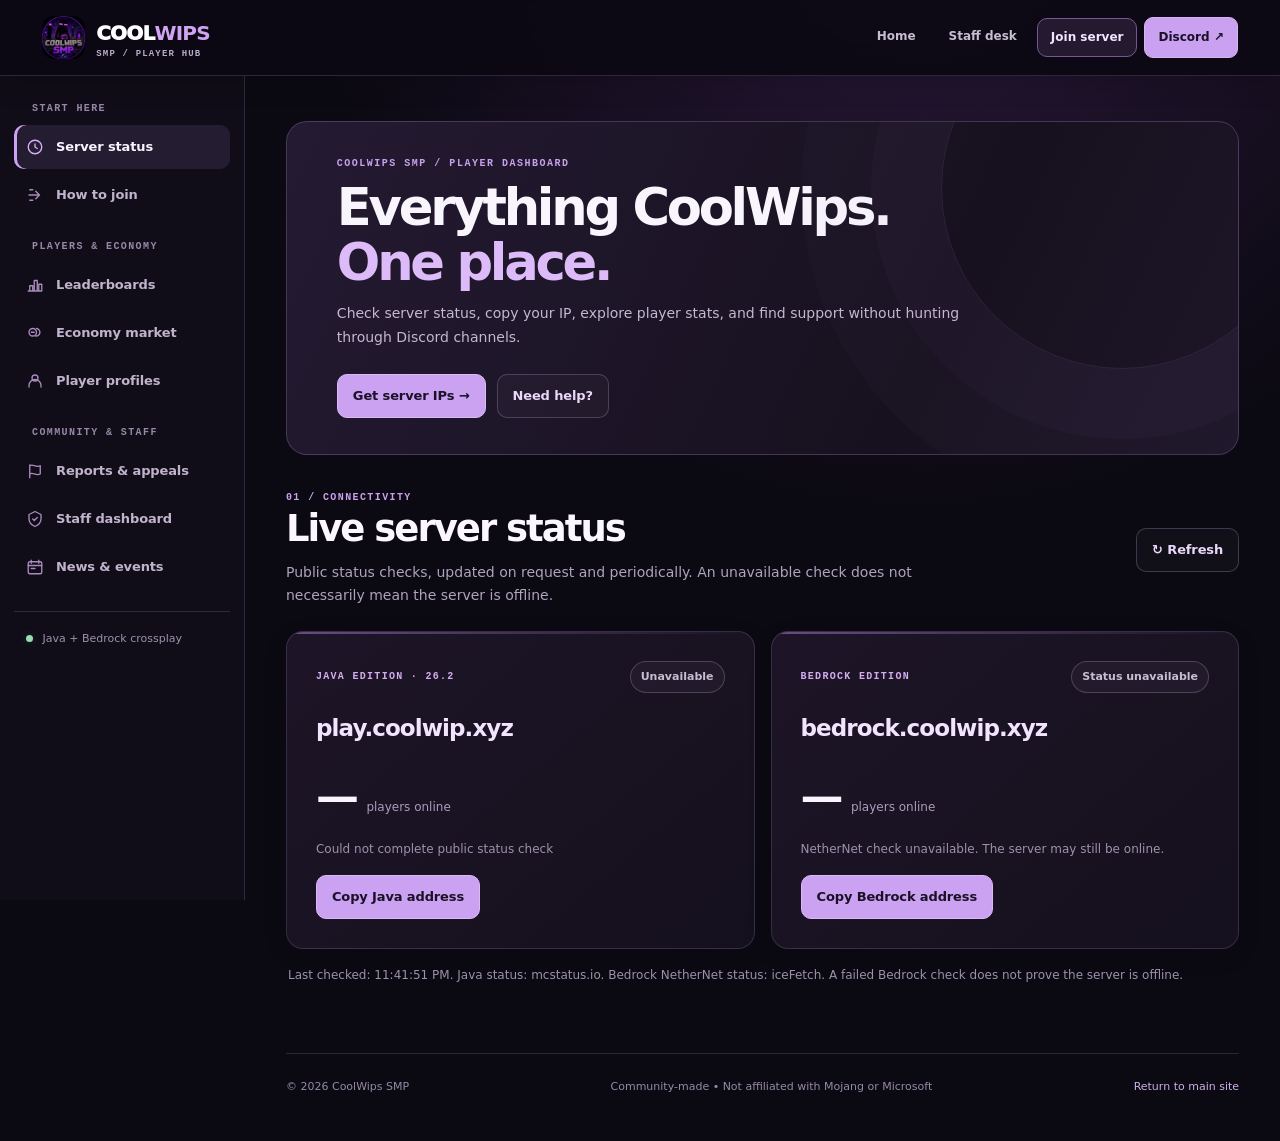
==== commit 8e1504ea: "Link staff desk from player hub" ====
--- a/hub.html
+++ b/hub.html
@@ -17,7 +17,7 @@
   <a class="brand" href="./" aria-label="CoolWips SMP home"><img src="assets/coolwips-logo-v2.webp" alt="" width="45" height="45"><span>COOL<strong>WIPS</strong><small>SMP / PLAYER HUB</small></span></a>
   <nav class="top-links" aria-label="Quick links">
     <a href="./">Home</a>
-    <a class="top-email" href="https://webmail.amelu.org/" target="_blank" rel="noopener noreferrer">Staff email</a>
+    <a class="top-email" href="https://staff.coolwip.xyz/staff" target="_blank" rel="noopener noreferrer">Staff desk</a>
     <a class="top-join" href="#join">Join server</a>
     <a class="discord" href="https://discord.gg/KDA3Z7n954" target="_blank" rel="noopener noreferrer">Discord ↗</a>
   </nav>
@@ -105,17 +105,6 @@
  <article class="panel"><h3>Staff tools</h3><p>View submitted tickets, set review status, add internal notes, and manage responses once the secure backend is connected.</p><p class="minor">Staff email is hosted separately by Amelu and is not stored on this site.</p><a class="action secondary" href="https://webmail.amelu.org/" target="_blank" rel="noopener noreferrer">Open Staff Email ↗</a></article>
  </div>
  <article class="panel" id="staff-tickets-panel" hidden><div class="panel-top"><h3>Assigned report queue</h3><button class="outline" id="staff-signout" type="button">Sign out</button></div><p id="staff-queue-status" aria-live="polite"></p><div class="ticket-grid" id="staff-ticket-list"></div></article>
-<article class="panel" id="staff-mail-panel" hidden>
-  <h3>Send staff email</h3>
-  <p class="minor">Messages are sent from the staff mailbox configured on the secure backend. Keep messages personal and one-to-one.</p>
-  <form id="staff-mail-form" class="form-stack">
-    <label>To<input type="email" id="staff-mail-to" maxlength="254" required autocomplete="email" placeholder="recipient@example.com"></label>
-    <label>Subject<input type="text" id="staff-mail-subject" maxlength="180" required></label>
-    <label>Message<textarea id="staff-mail-body" rows="8" maxlength="10000" required></textarea></label>
-    <button class="primary" type="submit" id="staff-mail-send">Send email</button>
-    <output id="staff-mail-result" aria-live="polite"></output>
-  </form>
-</article>
 </section>
 <section id="updates" class="view" aria-labelledby="updates-title" hidden>
  <div class="section-head"><div><div class="kicker">08 / COMMUNITY</div><h2 id="updates-title">News &amp; events</h2><p>Official CoolWips SMP website announcements and scheduled community events.</p></div></div>
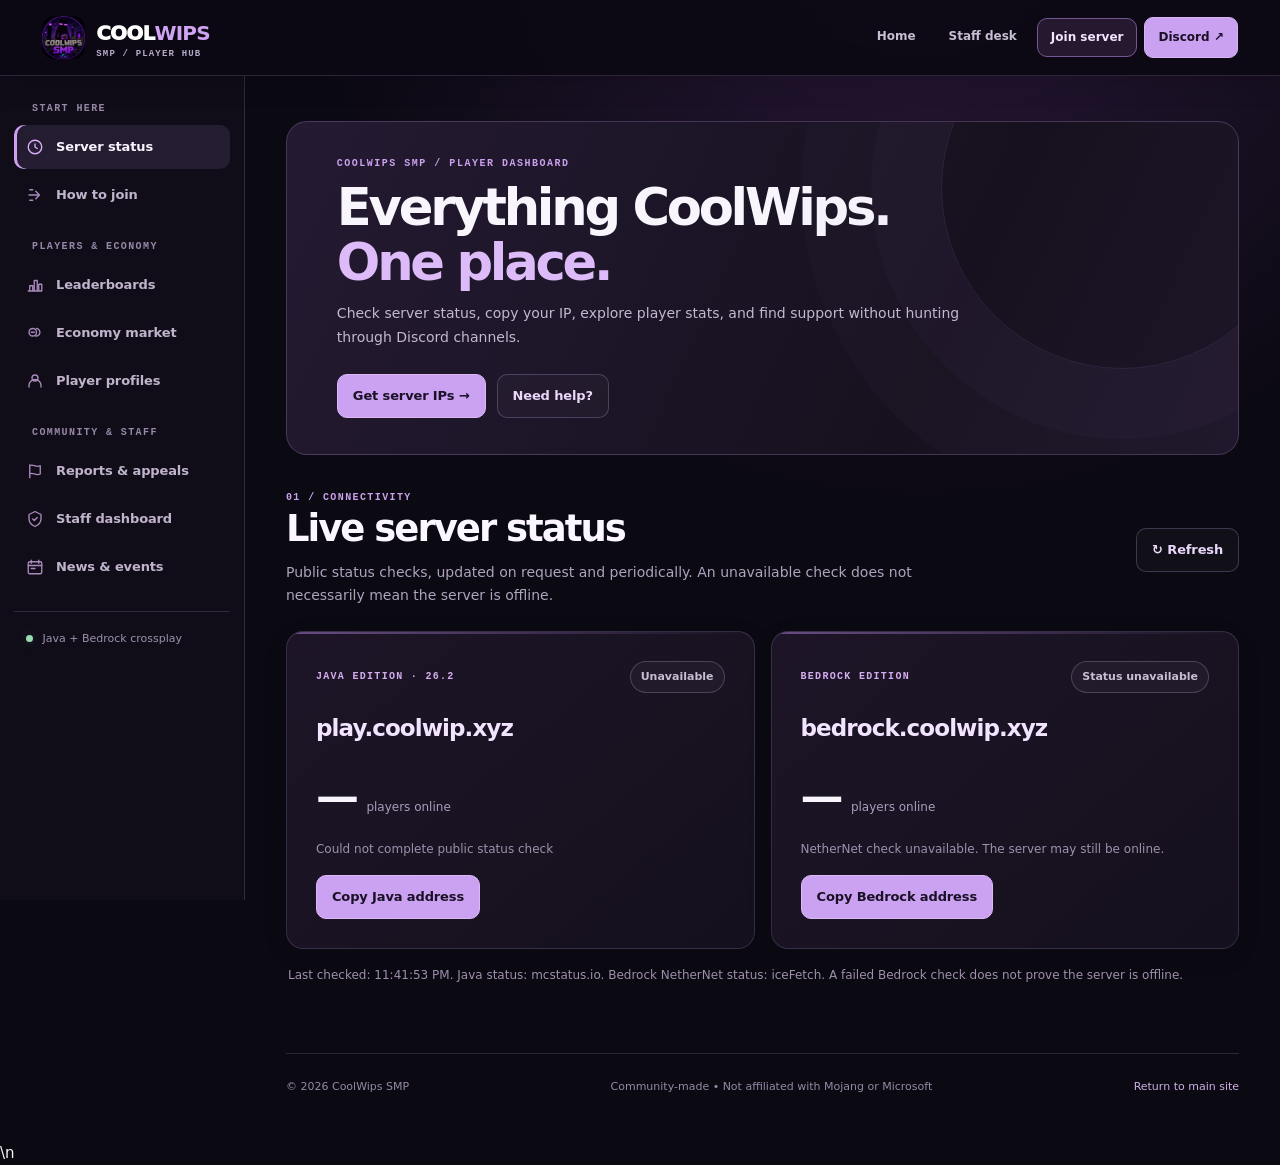
==== commit 1cef5b77: "Load self-hosted report adapter" ====
--- a/hub.html
+++ b/hub.html
@@ -114,5 +114,5 @@
 </main></div>
 <script src="assets/hub-config.js?v=3"></script>
 <script src="assets/hub.js?v=4" defer></script>
-<script src="assets/hub-navigation.js?v=1" defer></script>
+<script src="assets/hub-navigation.js?v=1" defer></script>\n<script src="assets/selfhost-hub.js?v=1" defer></script>
 </body></html>
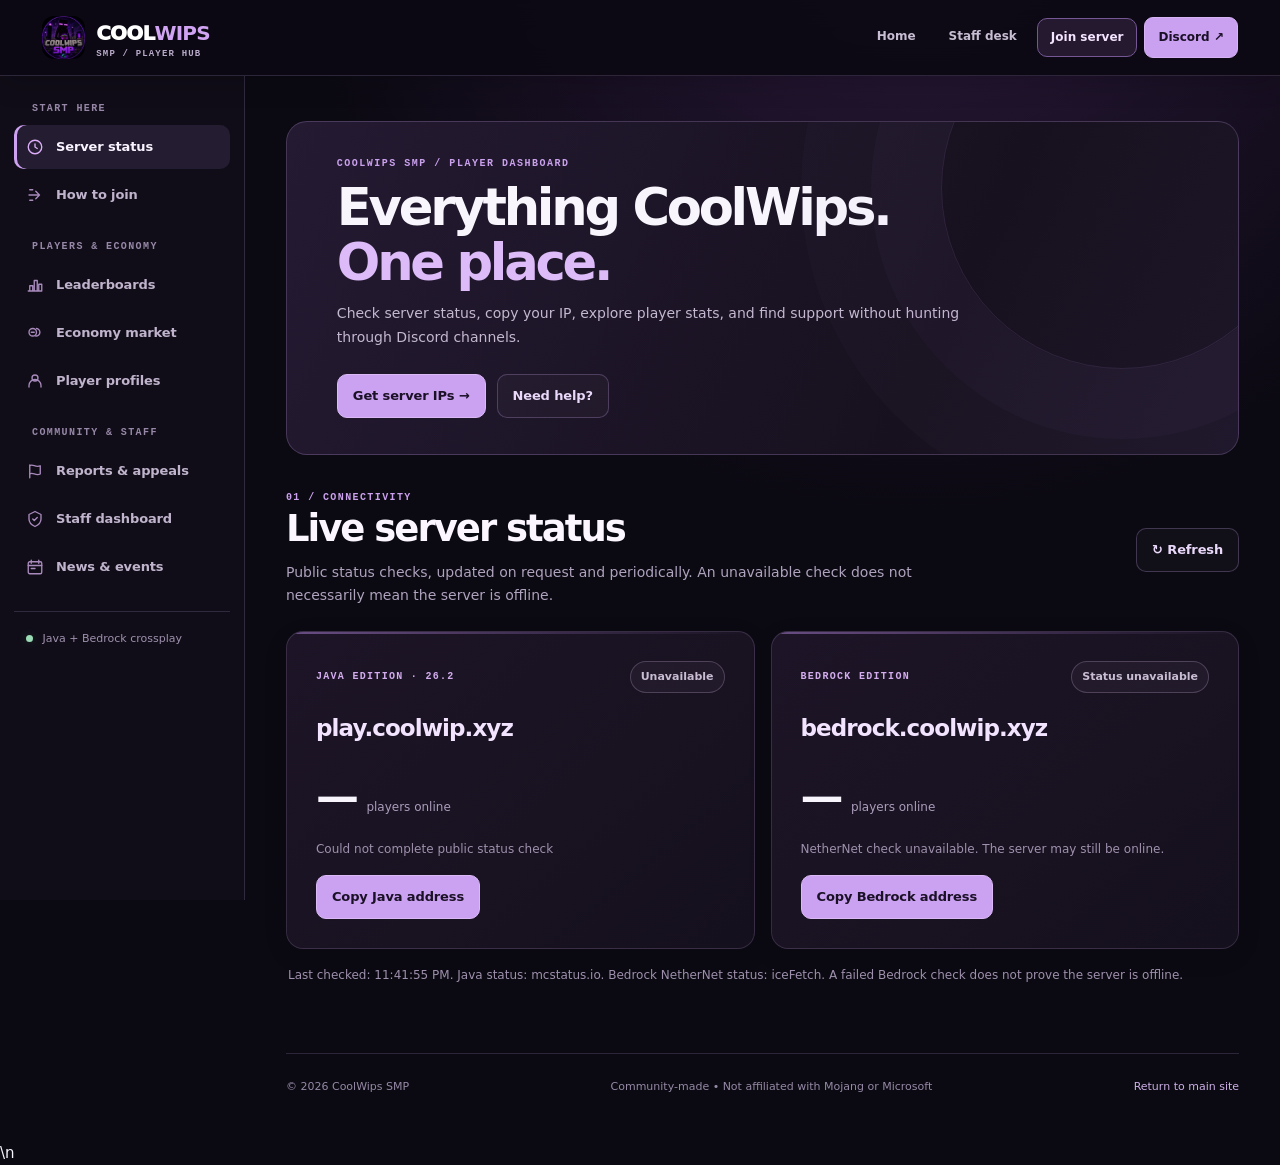
==== commit d4e5b48b: "Refresh player hub scripts after staff routing" ====
--- a/hub.html
+++ b/hub.html
@@ -112,7 +112,7 @@
 </section>
 <footer class="hub-footer"><span>© <span id="year"></span> CoolWips SMP</span><span>Community-made • Not affiliated with Mojang or Microsoft</span><a href="./">Return to main site</a></footer>
 </main></div>
-<script src="assets/hub-config.js?v=3"></script>
-<script src="assets/hub.js?v=4" defer></script>
+<script src="assets/hub-config.js?v=4"></script>
+<script src="assets/hub.js?v=5" defer></script>
 <script src="assets/hub-navigation.js?v=1" defer></script>\n<script src="assets/selfhost-hub.js?v=1" defer></script>
 </body></html>
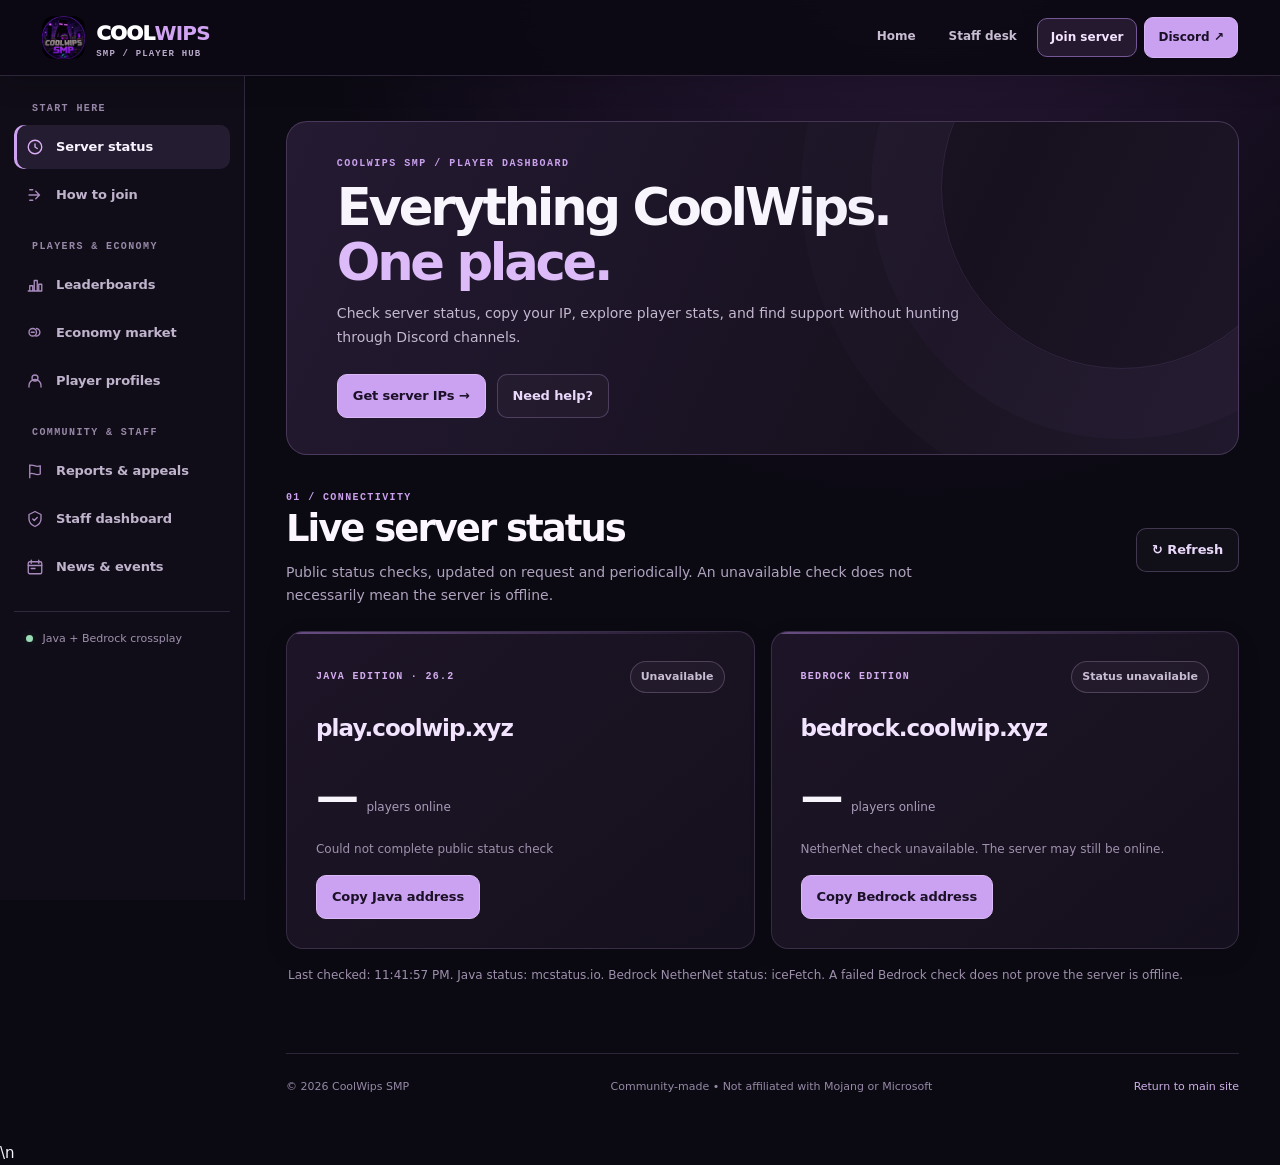
==== commit d97d3a3e: "Link Player Hub staff tab to secure control room" ====
--- a/hub.html
+++ b/hub.html
@@ -99,12 +99,8 @@
  </div>
 </section>
 <section id="staff" class="view" aria-labelledby="staff-title" hidden>
- <div class="section-head"><div><div class="kicker">07 / MODERATION</div><h2 id="staff-title">Staff dashboard</h2><p>Private report review and ticket status updates. Authentication is separate from Minecraft and Amelu passwords.</p></div></div>
- <div class="grid two">
- <article class="panel" id="staff-login-panel"><h3>Staff sign in</h3><form id="staff-auth-form" class="form-stack"><label>Staff dashboard email<input type="email" id="staff-email" required autocomplete="username"></label><label>Password<input type="password" id="staff-password" required autocomplete="current-password"></label><button class="primary" type="submit">Sign in securely</button><output id="staff-auth-message" aria-live="polite"></output></form><p class="minor">Your staff dashboard requires Supabase Auth and verified staff permissions. This form never sends credentials to GitHub Pages.</p></article>
- <article class="panel"><h3>Staff tools</h3><p>View submitted tickets, set review status, add internal notes, and manage responses once the secure backend is connected.</p><p class="minor">Staff email is hosted separately by Amelu and is not stored on this site.</p><a class="action secondary" href="https://webmail.amelu.org/" target="_blank" rel="noopener noreferrer">Open Staff Email ↗</a></article>
- </div>
- <article class="panel" id="staff-tickets-panel" hidden><div class="panel-top"><h3>Assigned report queue</h3><button class="outline" id="staff-signout" type="button">Sign out</button></div><p id="staff-queue-status" aria-live="polite"></p><div class="ticket-grid" id="staff-ticket-list"></div></article>
+ <div class="section-head"><div><div class="kicker">07 / STAFF WORKSPACE</div><h2 id="staff-title">Staff dashboard</h2><p>Staff tools are available in one secure workspace, with access for approved CoolWips staff accounts.</p></div></div>
+ <article class="panel staff-workspace-card"><div class="edition">COOLWIPS CONTROL ROOM</div><h3>Your staff workspace</h3><p>Review player reports, check Minecraft players online, manage Discord bot calls, and open linked staff inboxes from one place.</p><a class="action primary" href="https://staff.coolwip.xyz/staff">Open secure staff workspace →</a><p class="minor">Sign in with your separate CoolWips staff account. Your Minecraft, Discord, and mailbox passwords are not used to sign in here.</p></article>
 </section>
 <section id="updates" class="view" aria-labelledby="updates-title" hidden>
  <div class="section-head"><div><div class="kicker">08 / COMMUNITY</div><h2 id="updates-title">News &amp; events</h2><p>Official CoolWips SMP website announcements and scheduled community events.</p></div></div>
